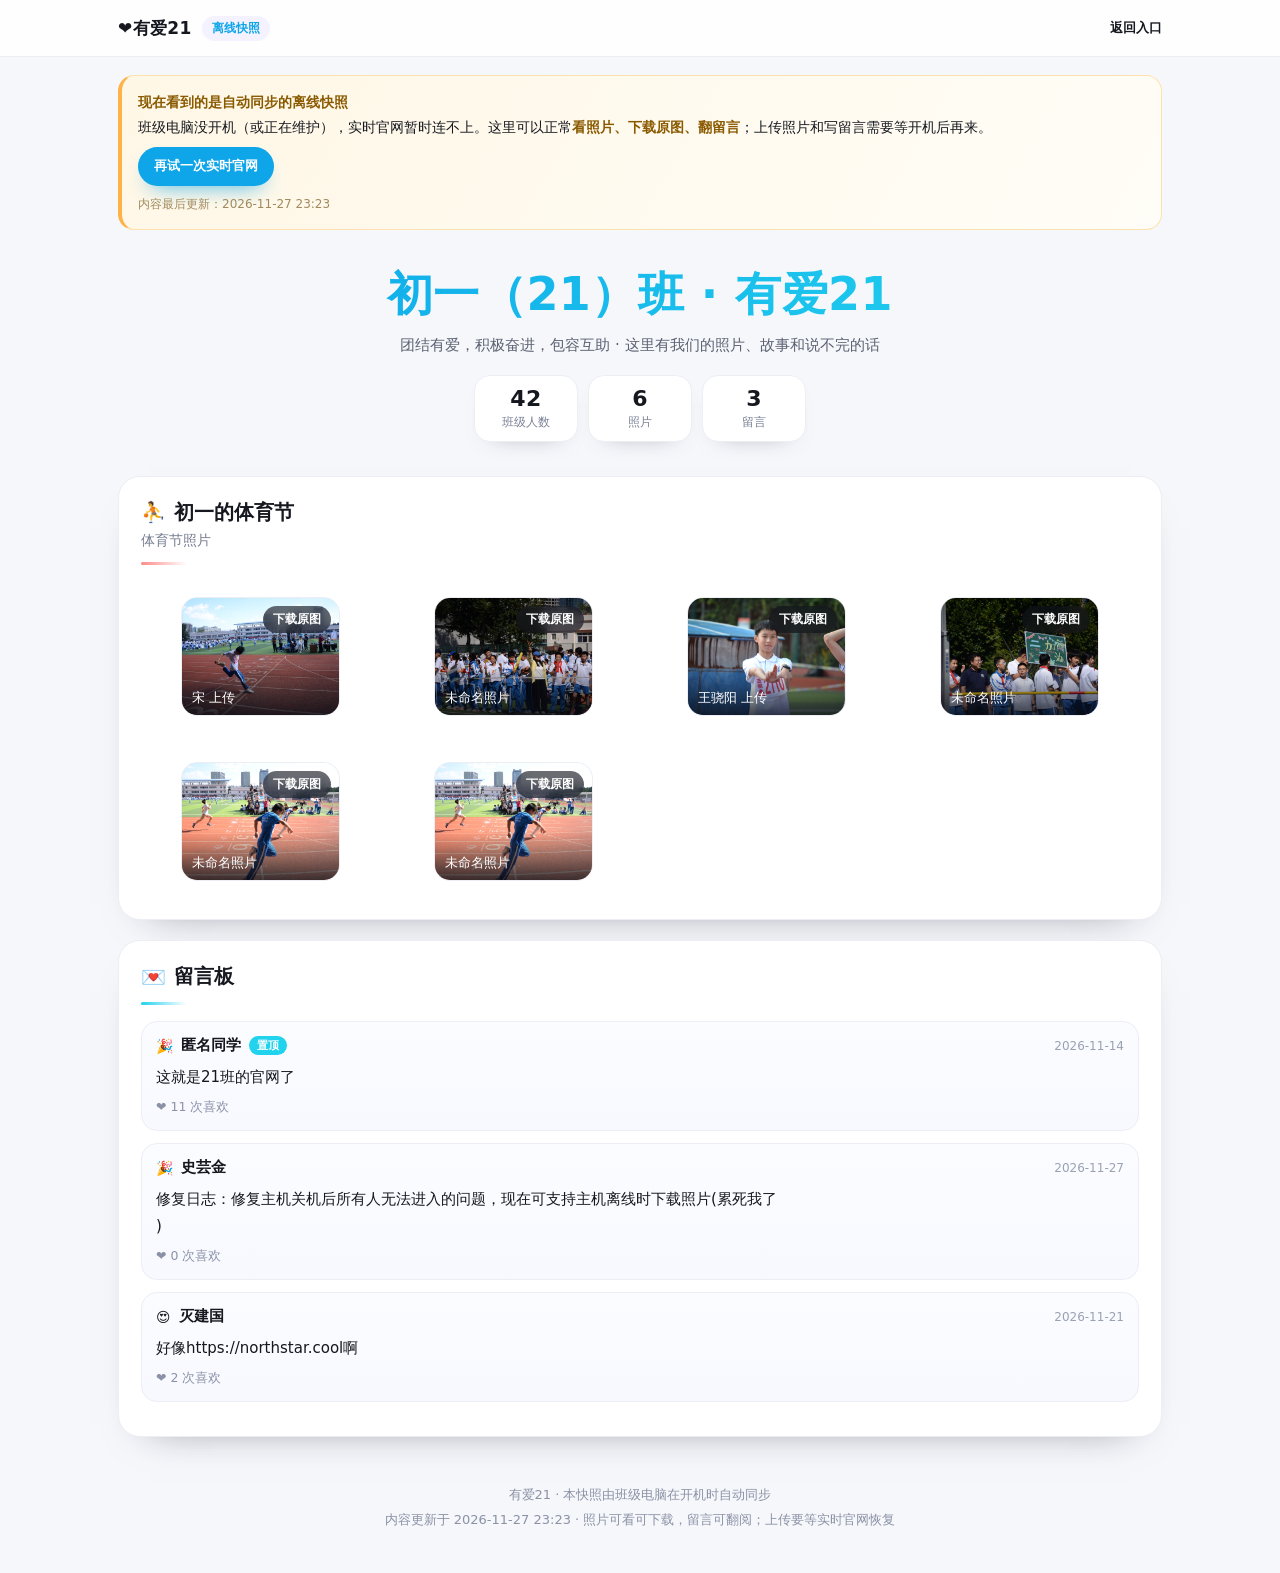
==== index.html @ 45111150 "fix(entry): preload canary, no remote js until needed" ====
<!DOCTYPE html>
<html lang="zh-CN"><head><meta charset="utf-8">
<meta name="viewport" content="width=device-width, initial-scale=1">
<meta name="robots" content="noindex">
<title>有爱21 · 班级官网</title>
<style>
 body{font-family:"PingFang SC","Microsoft YaHei",sans-serif;background:#fff9f2;color:#16181f;display:flex;min-height:100vh;
      align-items:center;justify-content:center;margin:0}
 .card{background:#fff;border-radius:24px;box-shadow:0 24px 60px -24px rgba(24,26,40,.35);padding:40px 34px;max-width:580px;width:92vw;text-align:center}
 h1{font-size:30px;margin:6px 0 2px}
 .big{font-size:52px}
 #tip{color:#6d7386;margin:10px 0 20px;min-height:24px}
 .btn{display:inline-block;padding:13px 26px;border-radius:999px;font-size:16px;font-weight:800;color:#fff;text-decoration:none;
      background:linear-gradient(120deg,#ff6b6b,#ff9a5b);box-shadow:0 12px 28px -12px #ff6b6b;margin:6px 6px 0}
 .btn2{display:inline-block;margin-top:12px;margin-right:8px;padding:10px 20px;border-radius:999px;font-size:14px;font-weight:700;
       color:#16181f;text-decoration:none;background:#f1f2f6}
 .btn3{display:inline-block;margin-top:12px;padding:10px 20px;border-radius:999px;font-size:14px;font-weight:700;color:#5b4a2a;
       text-decoration:none;background:#fff3cd;border:1px solid #ffe1ad}
 #url{word-break:break-all;font-size:12.5px;color:#6d7386;margin-top:16px;background:#f7f8fb;padding:8px 12px;border-radius:12px}
 #upd{font-size:11.5px;color:#9aa0b0;margin-top:8px}
 #alt{margin-top:14px}
</style></head><body>
<div class="card">
 <div class="big">❤️21</div>
 <h1>有爱21 班级官网</h1>
 <p id="tip">正在检测官网通道…</p>
 <a id="go" class="btn" href="snapshot/">进入官网 →</a>
 <div id="alt">
   <a id="snap" class="btn3" href="snapshot/">📴 看离线快照（照片可看可下载）</a><br>
   <a class="btn2" href="status.html" target="_blank">网络进不去？看状态与其它入口</a>
 </div>
 <div id="url"></div>
 <div id="upd"></div>
</div>
<script>
var LIVE = "https://electrical-curious-swim-contest.trycloudflare.com";
var UPDATED = "2026-11-27T23:35:17.706Z";
var SNAP = "snapshot/";
if (!/^https:\/\/[a-z0-9.-]+/i.test(LIVE)) LIVE = "";
function $(i) { return document.getElementById(i); }
var go = $("go"), tip = $("tip"), urlBox = $("url"), alt = $("alt"), upd = $("upd");
function ageMin() {
  var t = Date.parse(UPDATED);
  return isNaN(t) ? 9999 : (Date.now() - t) / 60000;
}
function fmt(s) {
  var t = new Date(s);
  return isNaN(t.getTime()) ? "" : t.toLocaleString();
}
function jump(u, msg) {
  tip.textContent = msg;
  if (u) { go.href = u; setTimeout(function () { location.href = u; }, 900); }
}
function fallback() {
  if (ageMin() > 90) return jump(SNAP, "班级电脑还没开机，正在打开离线快照…");
  tip.textContent = LIVE
    ? "实时通道暂时没有响应。点下面的“进入官网”再试一次，或先看离线快照。"
    : "班级电脑还没启动官网，请先看离线快照。";
}
function probe(u, ms) {
  return new Promise(function (res) {
    var done = false, el = document.createElement("link");
    function f(v) { if (done) { return; } done = true; el.onload = null; el.onerror = null; if (el.parentNode) { el.parentNode.removeChild(el); } res(!!v); }
    el.rel = "preload"; el.as = "script";
    el.onload = function () { f(true); };
    el.onerror = function () { second(); };
    function second() {
      var sc = document.createElement("script"), done2 = false;
      function f2(v) { if (done2) { return; } done2 = true; sc.onload = null; sc.onerror = null; if (sc.parentNode) { sc.parentNode.removeChild(sc); } f(!!v); }
      sc.onload = function () { f2(true); };
      sc.onerror = function () { f2(false); };
      sc.src = u + "/app.js?__=" + Date.now();
      setTimeout(function () { f2(false); }, 4000);
      document.head.appendChild(sc);
    }
    setTimeout(function () { if (!done) { f(false); } }, Math.max(ms || 8000, 5000));
    if (!u) { f(false); } else { document.head.appendChild(el); el.href = u + "/app.js?_=" + Date.now(); }
  });
}
function readTunnel() {
  return new Promise(function (res) {
    var settled = false;
    function ok(v) { if (!settled) { settled = true; res(v || ""); } }
    setTimeout(function () { ok(""); }, 4000);
    try {
      fetch("tunnel.json?_=" + Date.now(), { cache: "no-store" })
        .then(function (r) { return r.json(); })
        .then(function (d) { var u = String((d && d.url) || "").replace(/\/+$/, ""); ok(/^https:\/\/[a-z0-9.-]+/i.test(u) ? u : ""); })
        .catch(function () { ok(""); });
    } catch (e) { ok(""); }
  });
}
go.href = LIVE || SNAP;
go.textContent = LIVE ? "进入官网 →" : "打开离线快照 →";
urlBox.textContent = LIVE || "实时通道：待班级电脑启动";
upd.textContent = "入口更新于 " + fmt(UPDATED);
alt.style.display = "block";
if (!LIVE) { fallback(); } else {
  var liveProbe = probe(LIVE, 6000);
  var tunnel = readTunnel();
  liveProbe.then(function (alive) {
    if (alive) return jump(LIVE, "通道正常，正在进入官网…");
    tunnel.then(function (nu) {
      if (nu && nu !== LIVE) {
        tip.textContent = "正在尝试新的通道…";
        return probe(nu, 5000).then(function (ok2) {
          if (ok2) { go.href = nu; urlBox.textContent = nu; return jump(nu, "已切换新通道，正在进入官网…"); }
          fallback();
        });
      }
      fallback();
    });
  });
}
</script>
</body></html>
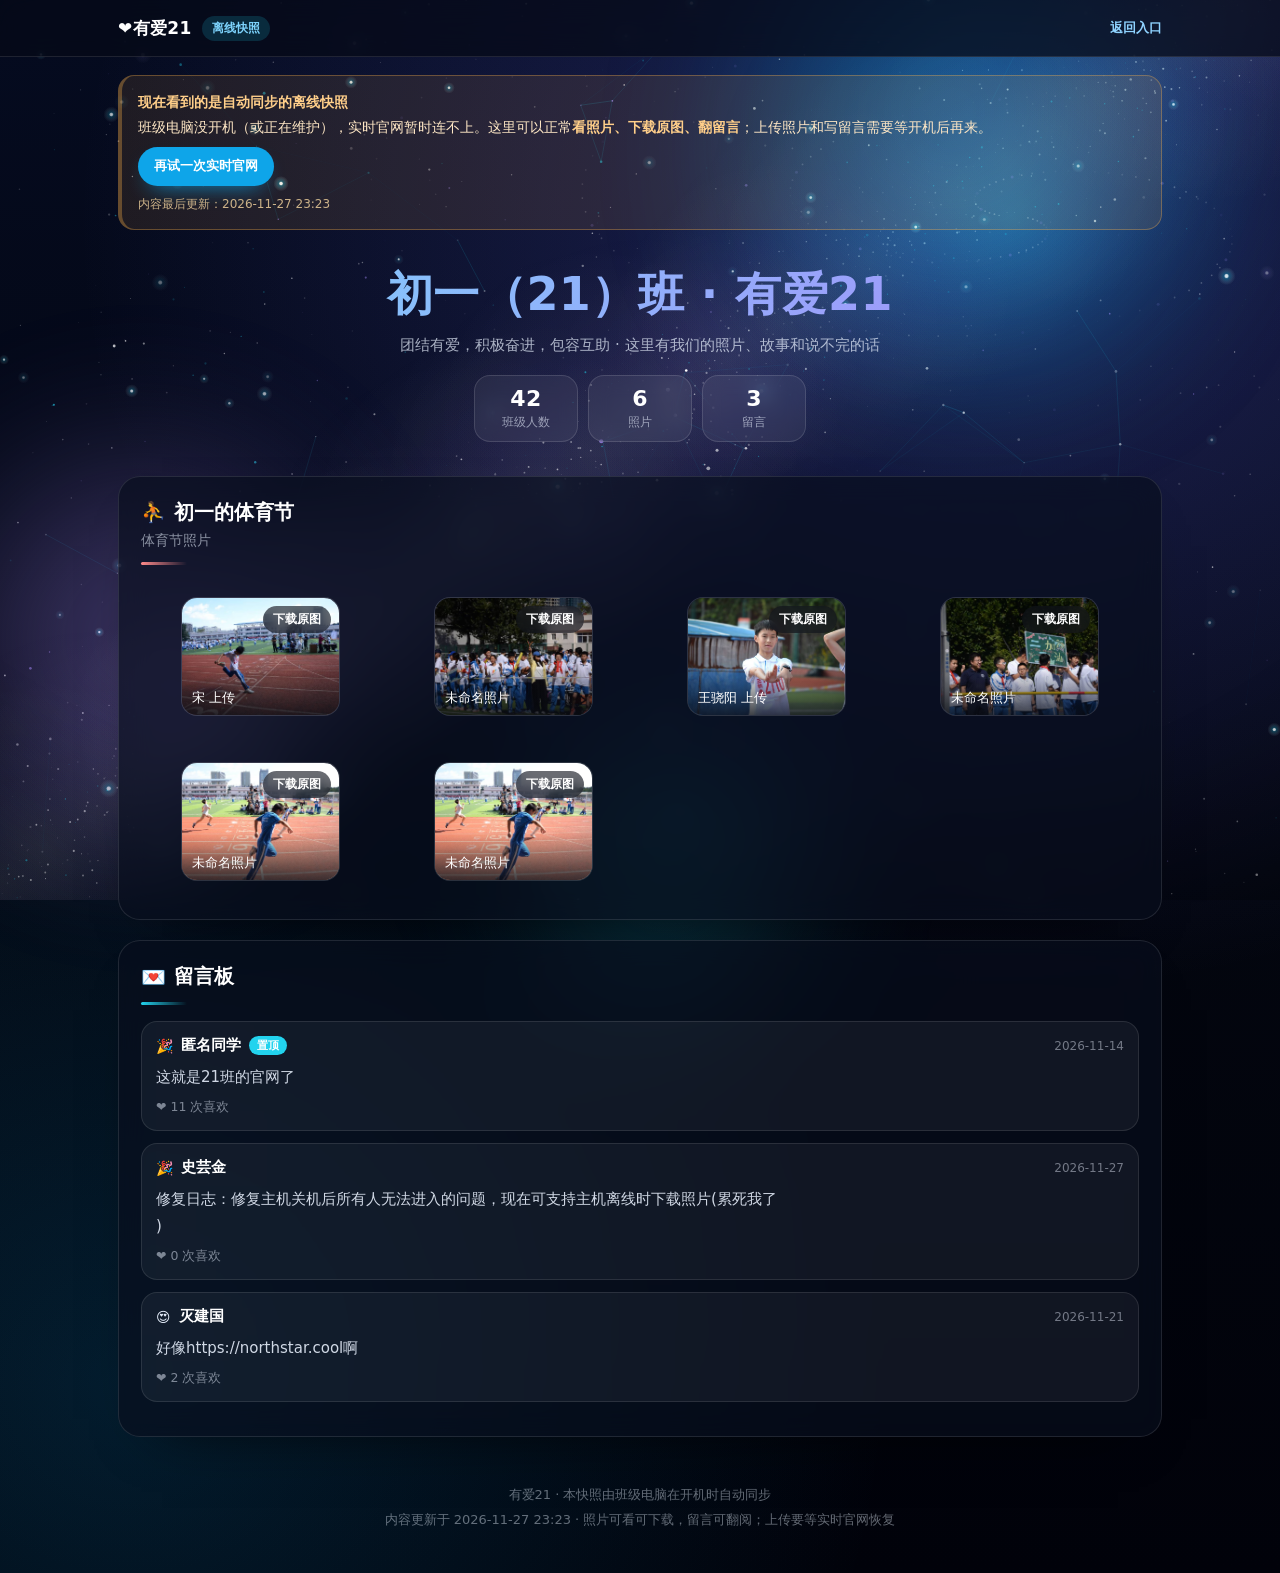
==== commit c6672053: "feat: link favicon" ====
--- a/index.html
+++ b/index.html
@@ -1,5 +1,6 @@
 <!DOCTYPE html>
 <html lang="zh-CN"><head><meta charset="utf-8">
+<link rel="icon" href="favicon.svg">
 <meta name="viewport" content="width=device-width, initial-scale=1">
 <meta name="robots" content="noindex">
 <title>有爱21 · 班级官网</title>
@@ -113,4 +114,9 @@
   });
 }
 </script>
+<script>
+(function(){if('serviceWorker' in navigator&&location.protocol==='https:'){
+var s=location.pathname.slice(0,location.pathname.lastIndexOf('/')+1);
+try{navigator.serviceWorker.register(s+'sw.js',{scope:s});}catch(e){}}})();
+</script>
 </body></html>
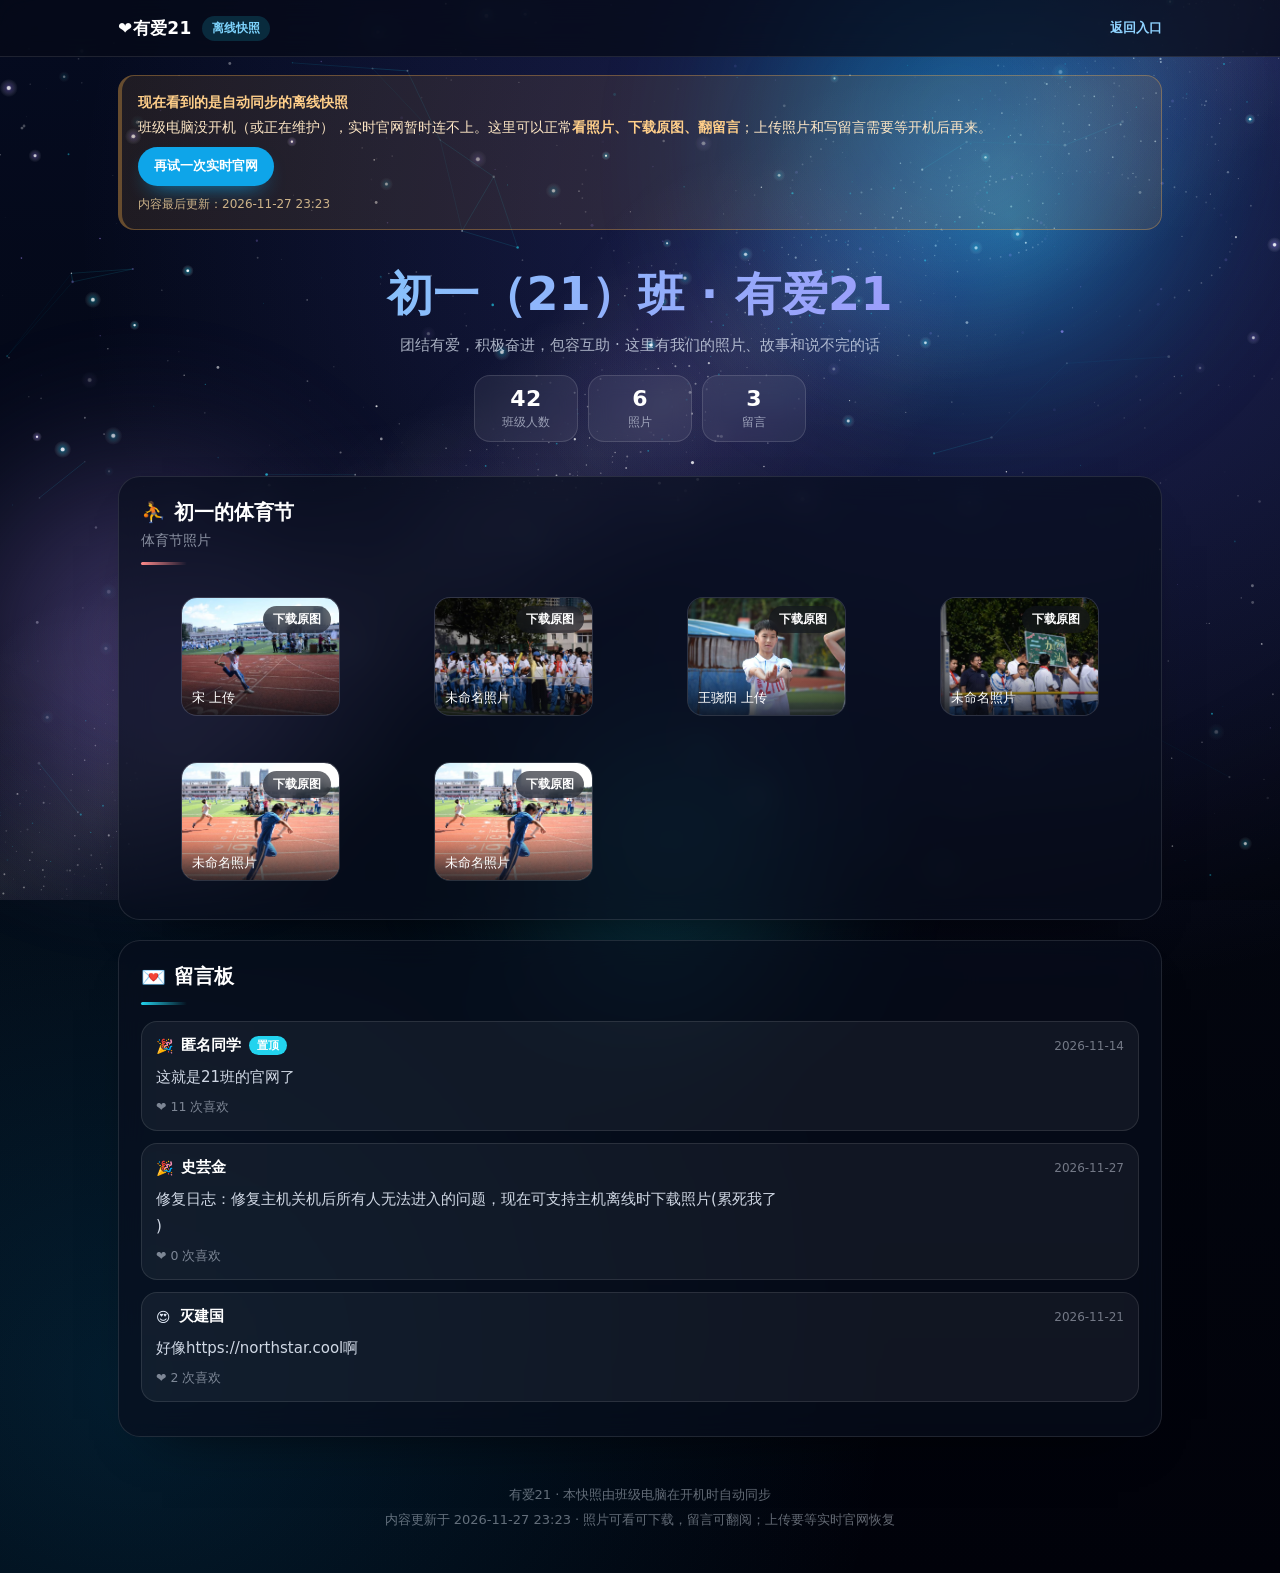
==== commit 45ad8aa5: "更新固定入口 v2（离线快照兜底）" ====
--- a/index.html
+++ b/index.html
@@ -1,6 +1,5 @@
 <!DOCTYPE html>
 <html lang="zh-CN"><head><meta charset="utf-8">
-<link rel="icon" href="favicon.svg">
 <meta name="viewport" content="width=device-width, initial-scale=1">
 <meta name="robots" content="noindex">
 <title>有爱21 · 班级官网</title>
@@ -34,8 +33,8 @@
  <div id="upd"></div>
 </div>
 <script>
-var LIVE = "https://electrical-curious-swim-contest.trycloudflare.com";
-var UPDATED = "2026-11-27T23:35:17.706Z";
+var LIVE = "https://infants-instances-rim-locations.trycloudflare.com";
+var UPDATED = "2026-11-28T03:03:30.826Z";
 var SNAP = "snapshot/";
 if (!/^https:\/\/[a-z0-9.-]+/i.test(LIVE)) LIVE = "";
 function $(i) { return document.getElementById(i); }
@@ -60,22 +59,15 @@
 }
 function probe(u, ms) {
   return new Promise(function (res) {
-    var done = false, el = document.createElement("link");
-    function f(v) { if (done) { return; } done = true; el.onload = null; el.onerror = null; if (el.parentNode) { el.parentNode.removeChild(el); } res(!!v); }
-    el.rel = "preload"; el.as = "script";
-    el.onload = function () { f(true); };
-    el.onerror = function () { second(); };
-    function second() {
-      var sc = document.createElement("script"), done2 = false;
-      function f2(v) { if (done2) { return; } done2 = true; sc.onload = null; sc.onerror = null; if (sc.parentNode) { sc.parentNode.removeChild(sc); } f(!!v); }
-      sc.onload = function () { f2(true); };
-      sc.onerror = function () { f2(false); };
-      sc.src = u + "/app.js?__=" + Date.now();
-      setTimeout(function () { f2(false); }, 4000);
-      document.head.appendChild(sc);
-    }
-    setTimeout(function () { if (!done) { f(false); } }, Math.max(ms || 8000, 5000));
-    if (!u) { f(false); } else { document.head.appendChild(el); el.href = u + "/app.js?_=" + Date.now(); }
+    var settled = false;
+    function ok(v) { if (!settled) { settled = true; res(!!v); } }
+    setTimeout(function () { ok(false); }, ms || 6000);
+    try {
+      if (!u) return ok(false);
+      fetch(u + "/healthz?_=" + Date.now(), { cache: "no-store" })
+        .then(function (r) { ok(r && r.ok); })
+        .catch(function () { ok(false); });
+    } catch (e) { ok(false); }
   });
 }
 function readTunnel() {
@@ -114,9 +106,4 @@
   });
 }
 </script>
-<script>
-(function(){if('serviceWorker' in navigator&&location.protocol==='https:'){
-var s=location.pathname.slice(0,location.pathname.lastIndexOf('/')+1);
-try{navigator.serviceWorker.register(s+'sw.js',{scope:s});}catch(e){}}})();
-</script>
 </body></html>
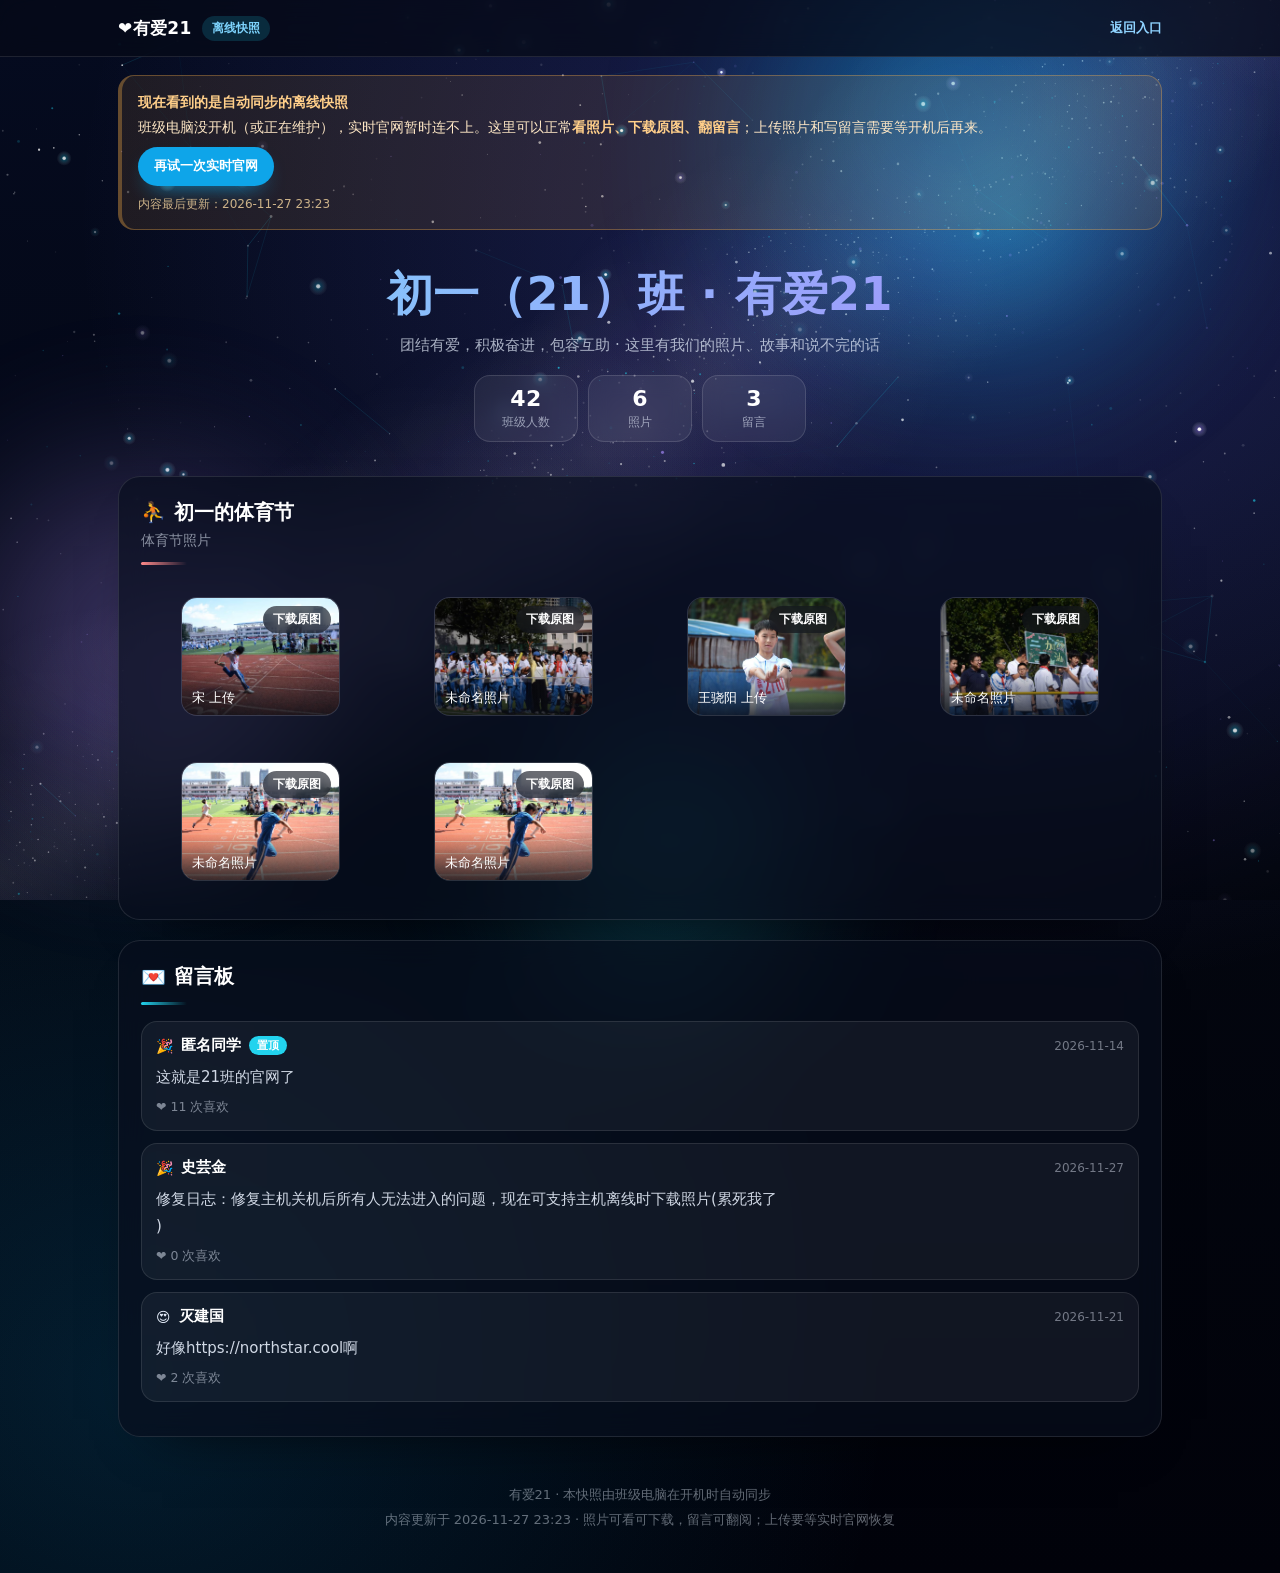
==== commit 325b516b: "更新固定入口 v2（离线快照兜底）" ====
--- a/index.html
+++ b/index.html
@@ -33,8 +33,8 @@
  <div id="upd"></div>
 </div>
 <script>
-var LIVE = "https://infants-instances-rim-locations.trycloudflare.com";
-var UPDATED = "2026-11-28T03:03:30.826Z";
+var LIVE = "https://surge-stake-guide-cookie.trycloudflare.com";
+var UPDATED = "2026-11-28T03:10:39.574Z";
 var SNAP = "snapshot/";
 if (!/^https:\/\/[a-z0-9.-]+/i.test(LIVE)) LIVE = "";
 function $(i) { return document.getElementById(i); }
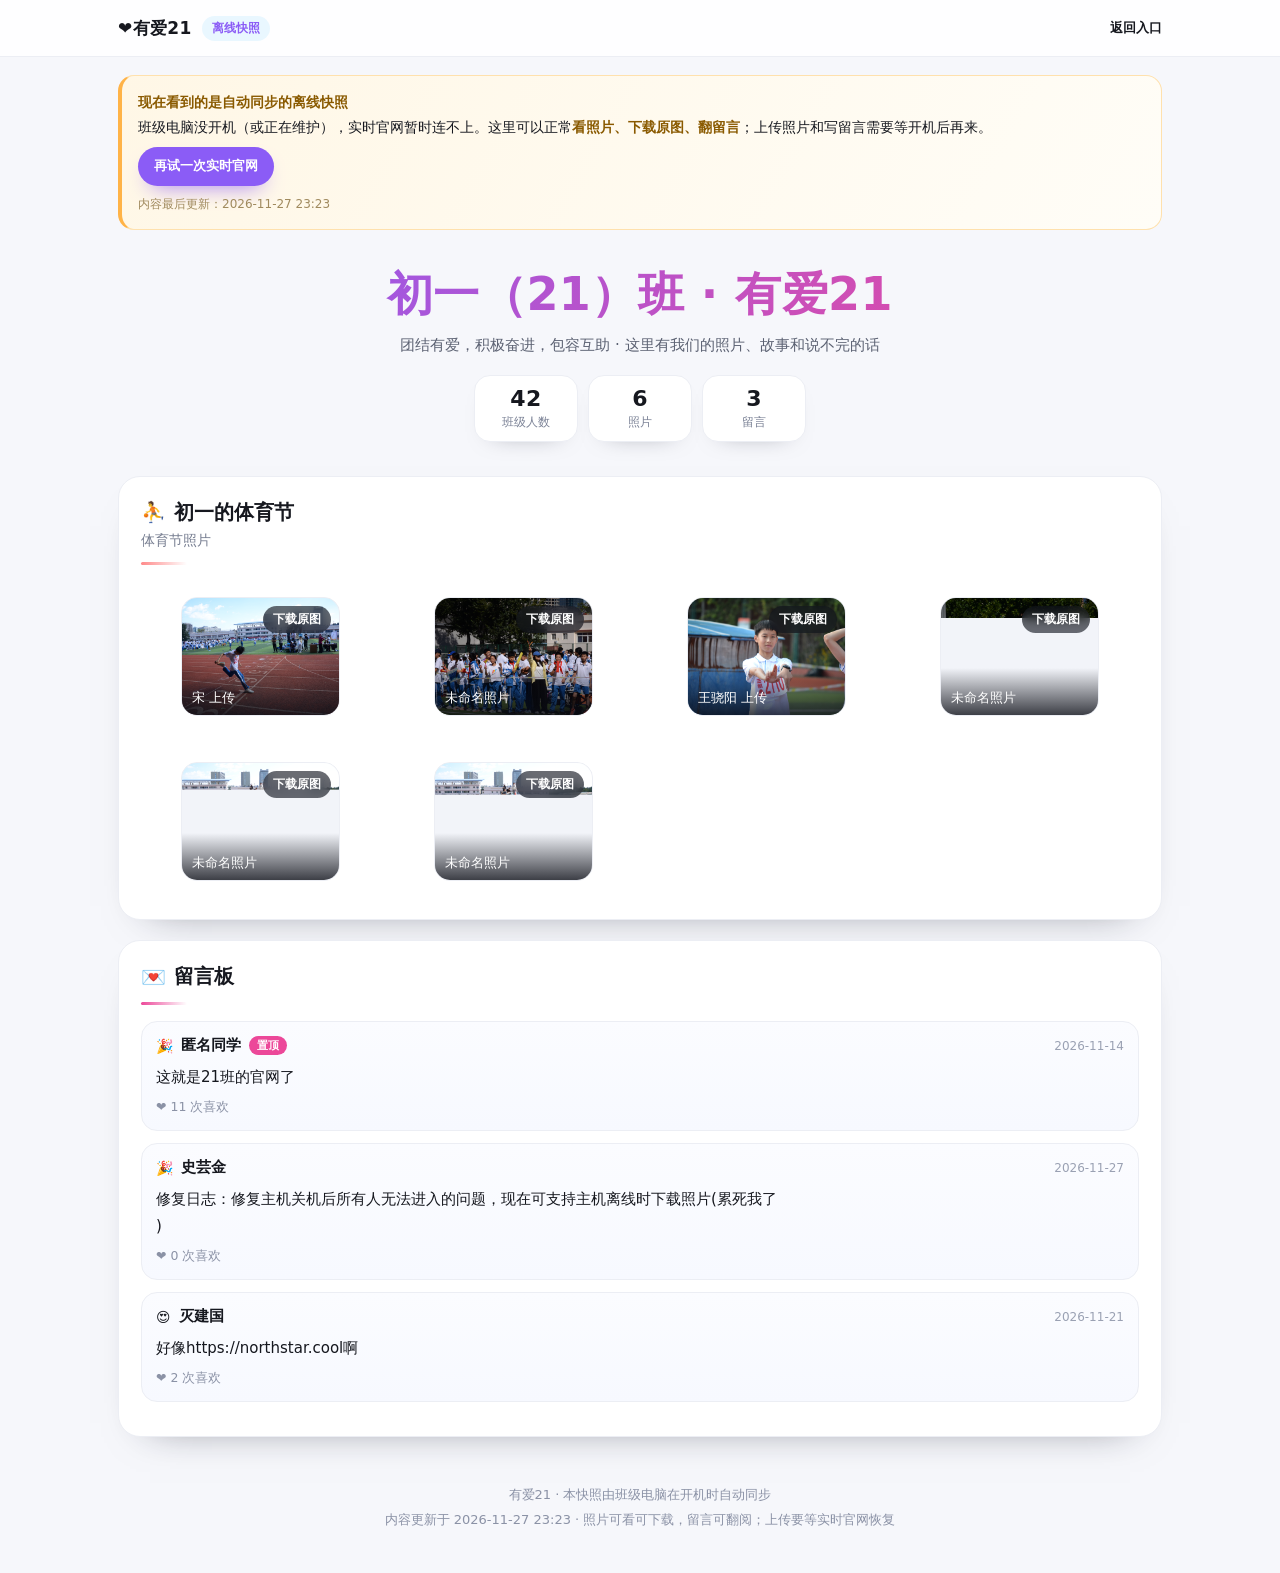
==== commit 7e58095f: "更新固定入口 v2（离线快照兜底）" ====
--- a/index.html
+++ b/index.html
@@ -33,8 +33,8 @@
  <div id="upd"></div>
 </div>
 <script>
-var LIVE = "https://surge-stake-guide-cookie.trycloudflare.com";
-var UPDATED = "2026-11-28T03:10:39.574Z";
+var LIVE = "https://wal-bikes-calculate-custom.trycloudflare.com";
+var UPDATED = "2026-11-28T07:31:20.818Z";
 var SNAP = "snapshot/";
 if (!/^https:\/\/[a-z0-9.-]+/i.test(LIVE)) LIVE = "";
 function $(i) { return document.getElementById(i); }
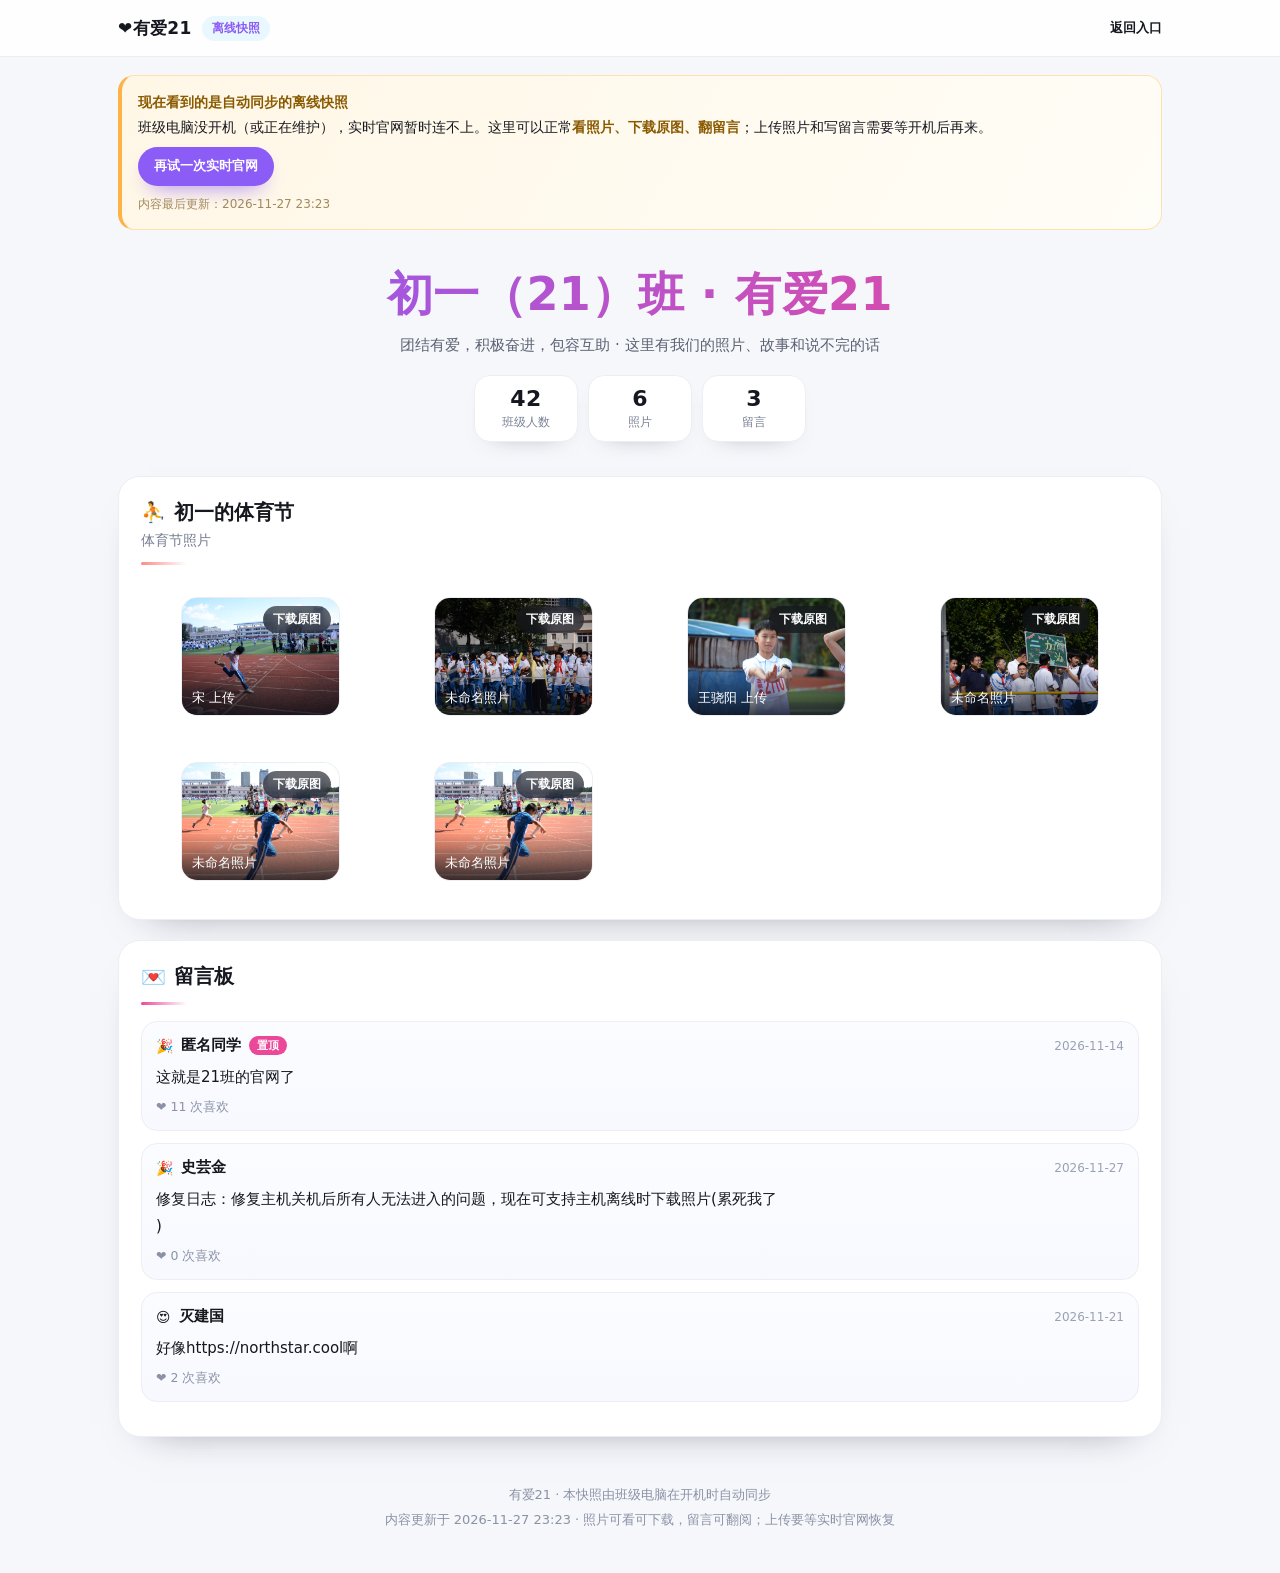
==== commit 151ec82b: "更新固定入口 v2（离线快照兜底）" ====
--- a/index.html
+++ b/index.html
@@ -33,8 +33,8 @@
  <div id="upd"></div>
 </div>
 <script>
-var LIVE = "https://wal-bikes-calculate-custom.trycloudflare.com";
-var UPDATED = "2026-11-28T07:31:20.818Z";
+var LIVE = "https://barcelona-locations-variance-marathon.trycloudflare.com";
+var UPDATED = "2026-11-28T10:12:40.946Z";
 var SNAP = "snapshot/";
 if (!/^https:\/\/[a-z0-9.-]+/i.test(LIVE)) LIVE = "";
 function $(i) { return document.getElementById(i); }
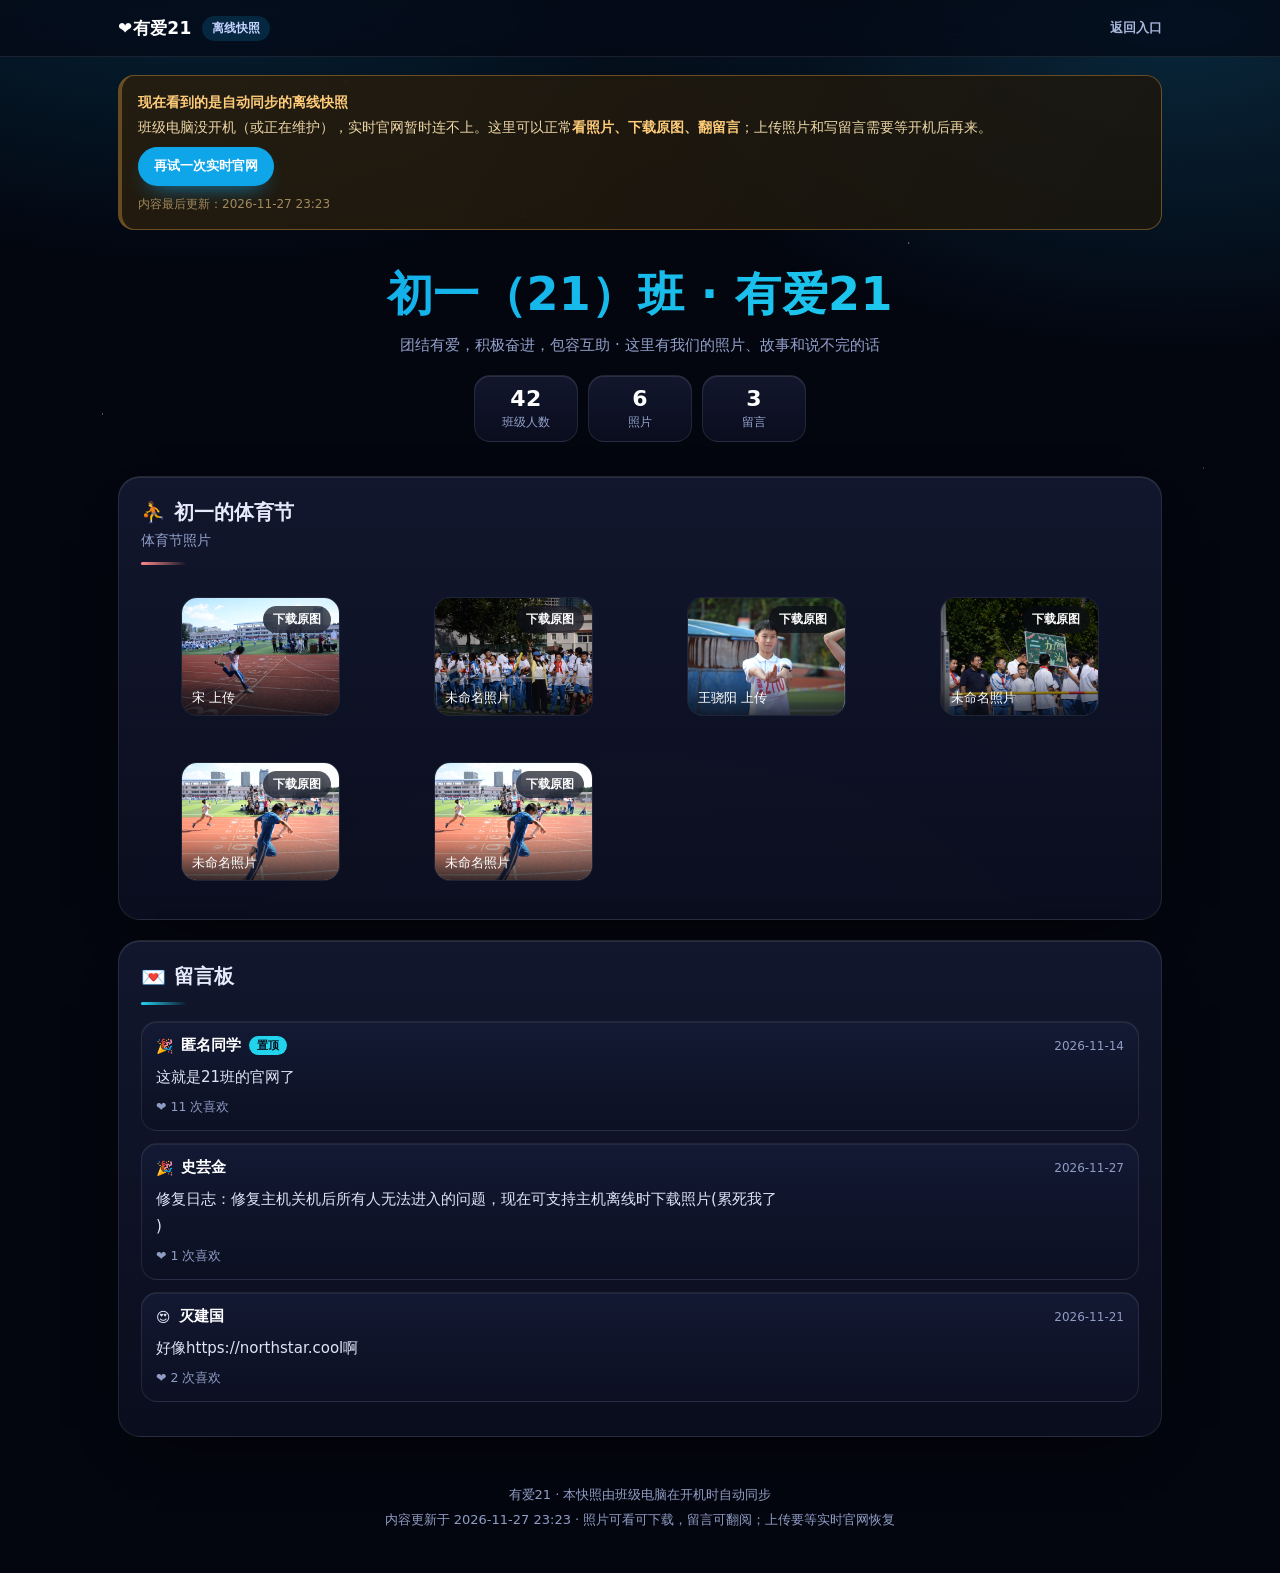
==== commit ae41f79a: "更新固定入口 v2（离线快照兜底）" ====
--- a/index.html
+++ b/index.html
@@ -33,8 +33,8 @@
  <div id="upd"></div>
 </div>
 <script>
-var LIVE = "https://barcelona-locations-variance-marathon.trycloudflare.com";
-var UPDATED = "2026-11-28T10:12:40.946Z";
+var LIVE = "https://clinic-carroll-announcements-applied.trycloudflare.com";
+var UPDATED = "2026-11-28T14:22:18.392Z";
 var SNAP = "snapshot/";
 if (!/^https:\/\/[a-z0-9.-]+/i.test(LIVE)) LIVE = "";
 function $(i) { return document.getElementById(i); }
